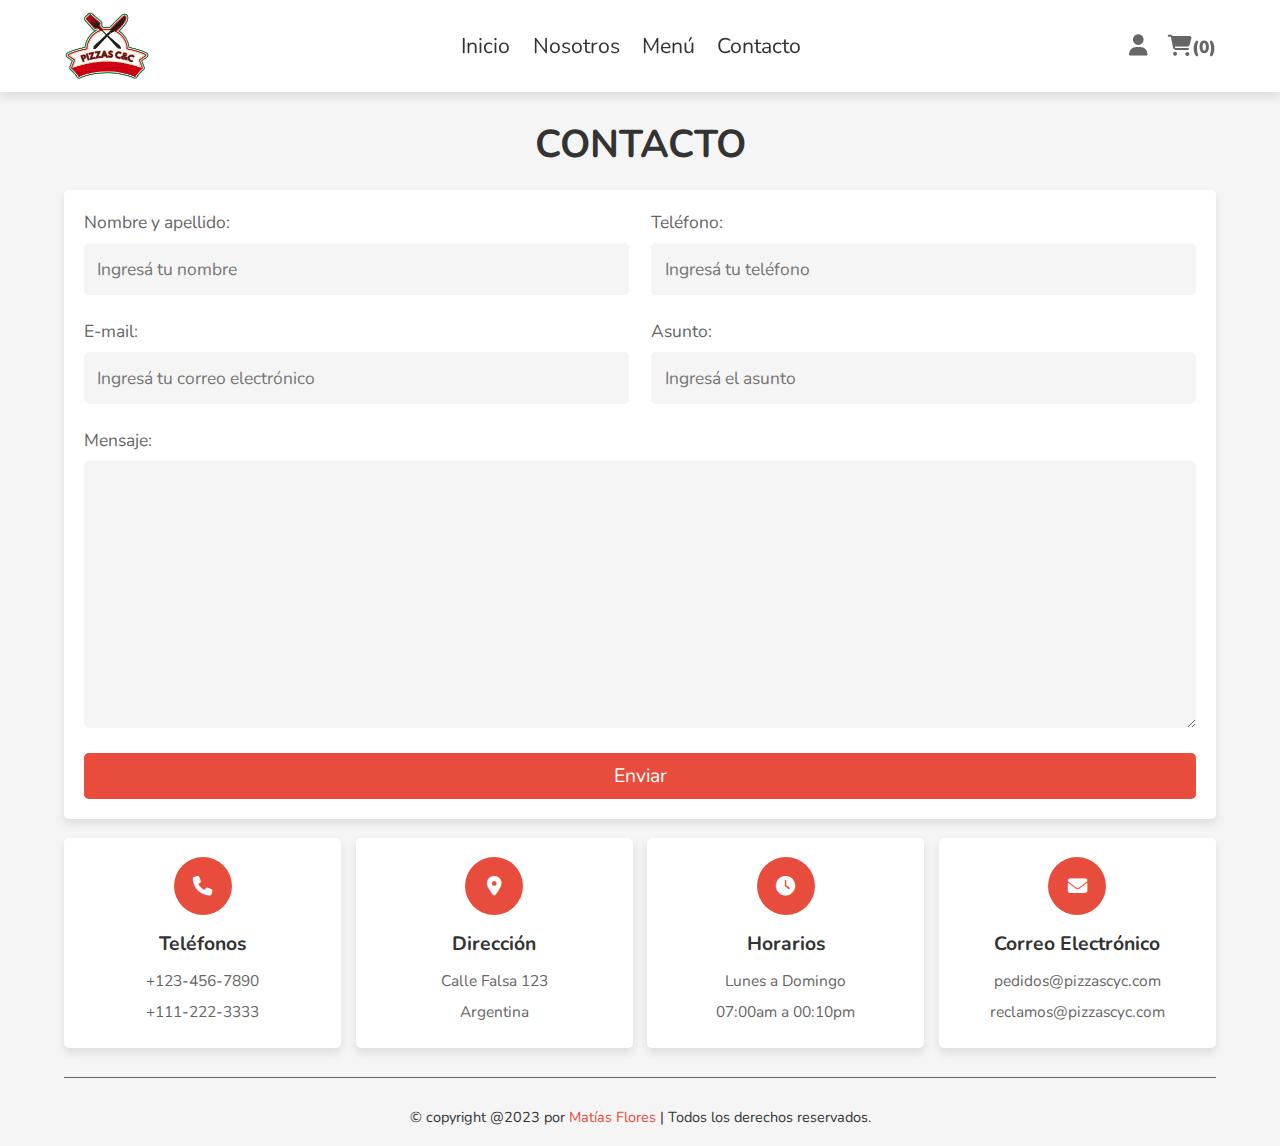
==== pages/contacto.html @ edeeea36 "Subida del proyecto" ====
<!DOCTYPE html>
<html lang="es">

<head>
   <meta charset="UTF-8">
   <meta http-equiv="X-UA-Compatible" content="IE=edge">
   <meta name="viewport" content="width=device-width, initial-scale=1.0">
   <title>Pizza C&C</title>

   <!-- Cdn Font Awesome   -->
   <link rel="stylesheet" href="https://cdnjs.cloudflare.com/ajax/libs/font-awesome/6.1.1/css/all.min.css">

   <!--  Estilos CSS propios   -->
   <link rel="stylesheet" href="../css/style.css">

</head>

<body>

   <!-- Sección encabezado  -->

   <header class="header">

      <section class="flex">

         <a href="../index.html" class="logo"> <img src="../images/logo.png" alt="Logo Pizza C&C."></a>

         <nav class="navbar">
            <a href="../index.html">Inicio</a>
            <a href="../pages/nosotros.html">Nosotros</a>
            <a href="../pages/menu.html">Menú</a>
            <a href="../pages/contacto.html">Contacto</a>
         </nav>

         <div class="icons">
            <div id="menu-btn" class="fas fa-bars"></div>
            <div id="user-btn" class="fas fa-user"></div>
            <div id="cart-btn" class="fas fa-shopping-cart"><span id="cart-count">(0)</span></div>
         </div>

      </section>

   </header>
   <!-- Fin sección encabezado -->

   <!-- Carrito -->
   <section class="shopping-cart" id="carrito">
      <div id="close-cart"><span>CERRAR</span></div>
      <h3 id="mensaje-vacio">¡El carrito está vacío!</h3>

      <table id="lista-carrito">
         <thead>
            <tr>
               <th>Imágen</th>
               <th>Nombre</th>
               <th>Precio</th>
               <th>Cantidad</th>
            </tr>
         </thead>
         <tbody></tbody>
      </table>
      <div class="principal">
         <p class="carrito-total">Total: $ <span id="total-pagar"></span> </p>
         <a id="vaciar-carrito" class="button btn">Vaciar carrito</a>
         <a href="" id="pedir-whatsapp" class="btn ">Pedir por Whatsapp</a>
      </div>
   </section>

   <!-- Fin Carrito -->


   <section class="contacto" id="contacto">

      <h1 class="heading anim-titulo">Contacto</h1>

      <form id="form-contacto">

         <div class="flex">
            <div class="inputBox">
               <label>Nombre y apellido:</label>
               <input type="text" name="name" class="box" required placeholder="Ingresá tu nombre" maxlength="20"
                  id="nombre-contacto" onkeyup="validarNombre()"> <span id="error-nombre"></span>
            </div>
            <div class="inputBox">
               <label>Teléfono:</label>
               <input type="number" name="number" class="box" required placeholder="Ingresá tu teléfono" min="0"
                  id="telefono-contacto" onkeyup="validarTelefono()"> <span id="error-tel"></span>
            </div>
            <div class="inputBox">
               <label>E-mail:</label>
               <input type="email" name="email" class="box" required placeholder="Ingresá tu correo electrónico" min="0"
                  id="email-contacto" onkeyup="validarEmail()"> <span id="error-email"></span>
            </div>
            <div class="inputBox">
               <label>Asunto:</label>
               <input type="text" name="asunto" class="box" required placeholder="Ingresá el asunto" maxlength="20"
                  id="asunto-contacto" onkeyup="validarAsunto()"> <span id="error-asunto"></span>
            </div>
            <div class="inputText">
               <label>Mensaje:</label>
               <textarea cols="100" rows="10" class="box" required id="mensaje-contacto"
                  onkeyup="validarMensaje()"></textarea> <span id="error-mensaje"></span>
            </div>
         </div>

         <input type="submit" value="Enviar" class="btn" name="enviar" id="enviar">
         <span id="error-envio"></span>

      </form>

   </section>



   <section class="footer">

      <div class="box-container">

         <div class="box">
            <i class="fas fa-phone"></i>
            <h3>Teléfonos</h3>
            <p>+123-456-7890</p>
            <p>+111-222-3333</p>
         </div>

         <div class="box">
            <i class="fas fa-map-marker-alt"></i>
            <h3>Dirección</h3>
            <p>Calle Falsa 123</p>
            <p>Argentina</p>
         </div>

         <div class="box">
            <i class="fas fa-clock"></i>
            <h3>Horarios</h3>
            <p>Lunes a Domingo</p>
            <p>07:00am a 00:10pm</p>
         </div>

         <div class="box">
            <i class="fas fa-envelope"></i>
            <h3>Correo Electrónico</h3>
            <p>pedidos@pizzascyc.com</p>
            <p>reclamos@pizzascyc.com</p>
         </div>


      </div>

      <div class="credit">
         &copy; copyright @2023 por <span>Matías Flores</span> | Todos los derechos reservados.
      </div>

   </section>

   <!-- fin footer -->

   <!-- links archivos javascript  -->
   <script src="../js/validar.js"></script>
   <script src="../js/carrito.js"></script>
   <script src="../js/script.js"></script>

</body>

</html>
---- css/style.css ----
@import url('https://fonts.googleapis.com/css2?family=Nunito:wght@200;300;400;500;600;800&display=swap');

:root {
   --red: #e74c3c;
   --black: #333;
   --white: #fff;
   --light-bg: #f5f5f5;
   --light-color: #666;
   --border: .1rem solid var(--light-color);
   --box-shadow: 0 .5rem 1rem rgba(0, 0, 0, .1);
}

* {
   font-family: 'Nunito', sans-serif;
   margin: 0;
   padding: 0;
   box-sizing: border-box;
   outline: none;
   border: none;
   text-decoration: none;
   transition: 0.2s linear;
}

::-webkit-scrollbar {
   width: 1rem;
   height: .5rem;
}

::-webkit-scrollbar-track {
   background-color: transparent;
}

::-webkit-scrollbar-thumb {
   background-color: var(--red);
}

html {
   font-size: 60.5%;
   overflow-x: hidden;
   scroll-behavior: smooth;
   scroll-padding-top: 7.5rem;
}

body {
   background: var(--light-bg);
   overflow-x: hidden;
}

section {
   padding: 1rem 2.5rem;
   margin: 0 auto;
   max-width: 1200px;
}

.heading {
   text-align: center;
   margin-top: 5rem;
   margin-bottom: 2rem;
   font-size: 4rem;
   color: var(--black);
   text-transform: uppercase;
}

.anim-titulo {
   -webkit-animation: anim-titulo 5s cubic-bezier(0.215, 0.610, 0.355, 1.000) both;
   animation: anim-titulo 5s cubic-bezier(0.215, 0.610, 0.355, 1.000) both;
}

/* ----------------------------------------------
 * Generated by Animista on 2023-5-23 11:22:22
 * Licensed under FreeBSD License.
 * See http://animista.net/license for more info. 
 * w: http://animista.net, t: @cssanimista
 * ---------------------------------------------- */

/**
 * ----------------------------------------
 * animation anim-titulo
 * ----------------------------------------
 */
@-webkit-keyframes anim-titulo {
   0% {
      letter-spacing: 1em;
      -webkit-transform: translateZ(400px);
      transform: translateZ(400px);
      opacity: 0;
   }

   40% {
      opacity: 0.6;
   }

   100% {
      -webkit-transform: translateZ(0);
      transform: translateZ(0);
      opacity: 1;
   }
}

@keyframes anim-titulo {
   0% {
      letter-spacing: 1em;
      -webkit-transform: translateZ(400px);
      transform: translateZ(400px);
      opacity: 0;
   }

   40% {
      opacity: 0.6;
   }

   100% {
      -webkit-transform: translateZ(0);
      transform: translateZ(0);
      opacity: 1;
   }
}



.btn {
   display: block;
   width: 100%;
   margin-top: 1rem;
   border-radius: .5rem;
   padding: 1rem 3rem;
   font-size: 2rem;
   color: var(--white);
   background-color: var(--red);
   cursor: pointer;
   text-transform: capitalize;
   text-align: center;
}

.btn:hover {
   background-color: var(--black);
}

.header {
   position: fixed;
   top: 0;
   left: 0;
   right: 0;
   background-color: var(--white);
   box-shadow: var(--box-shadow);
   z-index: 1000;
}

.header .flex {
   display: flex;
   align-items: center;
   justify-content: space-between;
   position: relative;
}


.header .flex .logo img {
   height: 70px;

}

.header .flex .navbar a {
   margin: 0 1rem;
   font-size: 2.2rem;
   color: var(--black);
}

.header .flex .navbar a:hover {
   text-decoration: underline;
   color: var(--red);
}

.header .flex .icons div {
   font-size: 2.2rem;
   color: var(--light-color);
   cursor: pointer;
   margin-left: 1.7rem;
}

.header .flex .icons div:hover {
   color: var(--red);
}

.header .flex .icons div span {
   font-size: 1.8rem;
}

#menu-btn {
   display: none;
}

.shopping-cart {
   padding: 10px;
   position: fixed;
   top: 0;
   right: -110%;
   width: 45rem;
   z-index: 1100;
   background-color: white;
   border-left: var(--border);
   height: 100vh;
   overflow-y: scroll;
}

.shopping-cart.active {
   right: 0;
}

.shopping-cart #close-cart {
   margin: 20px 0px;
   text-align: right;
   margin-bottom: 2.7rem;
}

.shopping-cart #close-cart span {
   cursor: pointer;
   font-size: 1.8rem;
   color: var(--red);
   font-weight: bold;
}

.shopping-cart #close-cart span:hover {
   color: var(--black);
}

.shopping-cart h3{
   text-align: center;
   font-size: 3em;
   margin-top: 30px;
}

#lista-carrito {
   width: 100%;
}

#lista-carrito thead  tr th{
   font-size: 2em;
}

#lista-carrito tbody td{
   font-size: 2em;
   text-align: center;
}

.carrito-total{
   margin-top: 40px;
   font-size: 2em;
   font-weight: bold;
}

.principal{
   padding: 0 18px 0 18px;
}

.borrar-curso{
   font-size: 1em;
   color: var(--red);
   font-weight: bold;
   cursor: pointer;
}

.borrar-curso:hover{
   color: var(--light-color);
}

.menu-home{
   .heading-home{
      margin-top: -30px;
      margin-bottom: 35px;
   }
}

@keyframes fadeLeft {
   0% {
      transform: translateX(5rem);
   }
}

@keyframes fadeRight {
   0% {
      transform: translateX(-5rem);
   }
}

.home-bg {
   background: url(../images/pizza-bg.jpg) no-repeat;
   background-size: cover;
   background-position: center;
}

.home-bg .home .slide-container {
   margin-top: 12rem;
}

.home-bg .home .slide-container .slide {
   display: none;
   align-items: center;
   gap: 1.5rem;
   flex-wrap: wrap;
}

.home-bg .home .slide-container .slide.active {
   display: flex;
}

.home-bg .home .slide-container .slide .image {
   flex: 1 1 40rem;
   animation: fadeRight .4s linear;
}

/* animacion de rotacion */
@-webkit-keyframes girar {
   0% {
      -webkit-transform: rotate(0);
      transform: rotate(0);
   }

   100% {
      -webkit-transform: rotate(360deg);
      transform: rotate(360deg);
   }
}

@keyframes girar {
   0% {
      -webkit-transform: rotate(0);
      transform: rotate(0);
   }

   100% {
      -webkit-transform: rotate(360deg);
      transform: rotate(360deg);
   }
}

.girar {
   -webkit-animation: girar 20s linear infinite both;
   animation: girar 20s linear infinite both;
}


.home-bg .home .slide-container .slide .image img {
   width: 100%;
}

.home-bg .home .slide-container .slide .content {
   flex: 1 1 40rem;
   text-align: center;
   animation: fadeLeft .4s linear;
}

.home-bg .home .slide-container .slide .content h3 {
   color: var(--white);
   margin-bottom: 3rem;
   text-transform: capitalize;
   font-size: 7.5rem;
   text-shadow: var(--box-shadow);
   line-height: 1;
}

.home-bg .home .slide-container .slide .content .fa-angle-left,
.home-bg .home .slide-container .slide .content .fa-angle-right {
   height: 5rem;
   width: 5rem;
   line-height: 4.8rem;
   font-size: 2rem;
   color: var(--black);
   background-color: var(--white);
   margin: 0 .5rem;
   box-shadow: var(--box-shadow);
   cursor: pointer;
   border-radius: .5rem;
}

.home-bg .home .slide-container .slide .content .fa-angle-left:hover,
.home-bg .home .slide-container .slide .content .fa-angle-right:hover {
   background-color: var(--red);
   color: var(--white);
}

.about {
   margin-top: 60px;
}

.about .box-flex {
   display: flex;
   flex-direction: column;
   border: solid 1px var(--light-color);
   width: 100%;
   margin-bottom: 30px;
   background-color: var(--white);
   border-radius: .5rem;
   padding: 2rem;
   text-align: center;
   box-shadow: var(--box-shadow)
}

.about .box-flex h3 {
   font-size: 2.5rem;
   color: var(--black);
}

.about .box-flex p {
   padding: 1rem 0;
   line-height: 2;
   font-size: 1.6rem;
   color: var(--light-color);
}


.about .box-container {
   padding: 30px 0px;
   display: grid;
   grid-template-columns: repeat(auto-fit, 35rem);
   gap: 1.5rem;
   align-items: flex-start;
   justify-content: center;
}

.about .box-container .box {
   background-color: var(--white);
   border-radius: .5rem;
   padding: 2rem;
   text-align: center;
   box-shadow: var(--box-shadow);
}

.about .box-container .box img {
   width: 100%;
   margin-bottom: 2rem;
}

.about .box-container .box h3 {
   font-size: 2.5rem;
   color: var(--black);
}

.about .box-container .box p {
   padding: 1rem 0;
   line-height: 2;
   font-size: 1.6rem;
   color: var(--light-color);
}

.menu {
   margin-top: 60px;
}

.menu .box-container {
   display: grid;
   grid-template-columns: repeat(auto-fit, 35rem);
   gap: 1.5rem;
   align-items: flex-start;
   justify-content: center;
}

.menu .box-container .box {
   background-color: var(--white);
   border-radius: .5rem;
   padding: 2rem;
   text-align: center;
   box-shadow: var(--box-shadow);
   position: relative;
}

.box .description {
   font-size: 14px;
}

.menu .box-container .box img {
   width: 100%;
   margin-bottom: 1rem;
}

.menu .box-container .box .precio {
   background-color: var(--black);
   border-radius: .5rem;
   padding: .5rem 1rem;
   font-size: 1.7rem;
   color: var(--white);
   position: absolute;
   top: 1rem;
   left: 1rem;
}

.menu .box-container .box .precio span {
   font-size: 2.5rem;
}

.menu .box-container .box .nombre {
   font-size: 2rem;
   color: var(--black);
   margin: .5rem 0;
}

.menu .box-container .box form {
   display: flex;
   gap: 1rem;
}

.menu .box-container .box form .cant {
   width: 8rem;
   border: var(--border);
   padding: 1rem;
   margin-top: 1rem;
   border-radius: .5rem;
   font-size: 1.8rem;
   color: var(--black);
}

.contacto {
   margin-top: 60px;
}

.contacto form {
   background-color: var(--white);
   box-shadow: var(--box-shadow);
   padding: 2rem;
   border-radius: .5rem;
}

.contacto form .flex {
   display: flex;
   flex-wrap: wrap;
   gap: 1.5rem;
   justify-content: space-between;
}

.contacto form .flex .inputBox {
   width: 49%;
}

.contacto form .flex .inputText {
   width: 100%;
}


.contacto form .flex .inputBox label {
   font-size: 1.8rem;
   color: var(--light-color);
}

.contacto form .flex .inputBox .box {
   width: 100%;
   background-color: var(--light-bg);
   padding: 1.4rem;
   font-size: 1.8rem;
   color: var(--black);
   border-radius: .5rem;
   margin: 1rem 0;
}

.contacto form .flex .inputText label {
   font-size: 1.8rem;
   color: var(--light-color);
}

.contacto form .flex .inputText .box {
   width: 100%;
   background-color: var(--light-bg);
   padding: 1.4rem;
   font-size: 1.8rem;
   color: var(--black);
   border-radius: .5rem;
   margin: 1rem 0;
}

.contacto form .flex .inputBox span {
   font-size: 14px;
   color: green;
   font-weight: bold;
}

.contacto form .flex .inputText span {
   font-size: 14px;
   color: green;
   font-weight: bold;
}

.contacto form span {
   font-size: 18px;
   color: green;
   font-weight: bold;
}

.faq h1{
   margin-top: 0px;

}

.faq .accordion-container {
   max-width: 70rem;
   margin: 0 auto;
}

.faq .accordion-container .accordion {
   margin: 1.5rem 0;
   box-shadow: var(--box-shadow);
}

.faq .accordion-container .accordion .accordion-heading {
   padding: 1.5rem;
   background: var(--black);
   color: var(--white);
   cursor: pointer;
   font-size: 2rem;
   display: flex;
   align-items: center;
   justify-content: space-between;
   gap: 1.5rem;
}

.faq .accordion-container .accordion .accrodion-content {
   padding: 2rem;
   background-color: var(--white);
   line-height: 2;
   color: var(--light-color);
   font-size: 1.6rem;
   display: none;
}

.faq .accordion-container .accordion.active .accrodion-content {
   display: inline-block;
}

.faq .accordion-container .accordion.active .accordion-heading {
   background: var(--red);
}

.faq .accordion-container .accordion.active .accordion-heading i {
   transform: rotate(180deg);
}


.location {
   width: auto;
   height: 300px;
   overflow: hidden;
}

.location iframe {
   width: 100%;
   height: 100%;
}

.footer .box-container {
   display: grid;
   grid-template-columns: repeat(auto-fit, minmax(21rem, 1fr));
   gap: 1.5rem;
   align-items: flex-start;
   justify-content: center;
}

.footer .box-container .box {
   padding: 2rem;
   text-align: center;
   background-color: var(--white);
   box-shadow: var(--box-shadow);
   border-radius: .5rem;
}

.footer .box-container .box i {
   height: 6rem;
   width: 6rem;
   line-height: 6rem;
   font-size: 2rem;
   color: var(--white);
   background-color: var(--red);
   border-radius: 50%;
   margin-bottom: .5rem;
}

.footer .box-container .box h3 {
   margin: 1rem 0;
   color: var(--black);
   text-transform: capitalize;
   font-size: 2rem;
}

.footer .box-container .box p {
   line-height: 2;
   font-size: 1.6rem;
   color: var(--light-color);
}

.footer .box-container .box #clima img {
   width: 65%;
}

.footer .credit {
   text-align: center;
   margin-top: 3rem;
   padding: 1rem 0;
   padding-top: 3rem;
   border-top: var(--border);
   font-size: 1.5rem;
   color: var(--black);
   /* padding-bottom: 8rem; */
}

.footer .credit span {
   color: var(--red);
}


#cajaComentarios {
   display: flow-root;
}

#cajaComentarios h2 {
   font-size: 25px;
   font-weight: bold;
   margin-bottom: 15px;
   text-align: center;
}

#cajaComentarios p:nth-child(2) {
   font-size: 1.5rem;
   margin-bottom: 10px;
}

#cajaComentarios p:nth-child(3) {
   font-style: italic;
   font-size: 2rem;

}

.comentarioDerecha {
   float: right;
   width: 50%;
   margin: 10px;
   padding: 20px 10px;
   box-sizing: border-box;
   border: 1px solid #333;
   border-radius: 30px 30px 00px 30px;
   box-shadow: 3px 2px 5px #333;
   word-wrap: normal;
}

.comentarioDerecha:hover {
   background-color: #f9dbdbcd;
}


.comentarioIzquierda {
   float: left;
   width: 50%;
   margin: 10px;
   padding: 20px 10px;
   box-sizing: border-box;
   border: 1px solid #333;
   border-radius: 30px 30px 30px 0px;
   box-shadow: 3px 2px 5px #333;
   word-wrap: normal;
}

.comentarioIzquierda:hover {
   background-color: #f9dbdbcd;
}

/* media queries  */

@media (max-width:991px) {

   html {
      font-size: 55%;
   }

}

@media (max-width:768px) {

   #menu-btn {
      display: inline-block;
   }

   .header .flex .navbar {
      position: absolute;
      top: 99%;
      left: 0;
      right: 0;
      background-color: var(--white);
      border-top: var(--border);
      border-bottom: var(--border);
      clip-path: polygon(0 0, 100% 0, 100% 0, 0 0);
   }

   .header .flex .navbar.active {
      clip-path: polygon(0 0, 100% 0, 100% 100%, 0 100%);
   }

   .header .flex .navbar a {
      display: block;
      margin: 2rem;
   }

   .home-bg .home .slide-container .slide .content h3 {
      font-size: 4rem;
   }

   .contacto form .flex .inputBox {   
      width: 100%;
   }

}

@media (max-width:450px) {

   html {
      font-size: 50%;
   }

   .shopping-cart {
      width: 100%;
      border-left: 0;
   }

   .about .box-container {
      grid-template-columns: 1fr;
   }

   .menu .box-container {
      grid-template-columns: 1fr;
   }

}
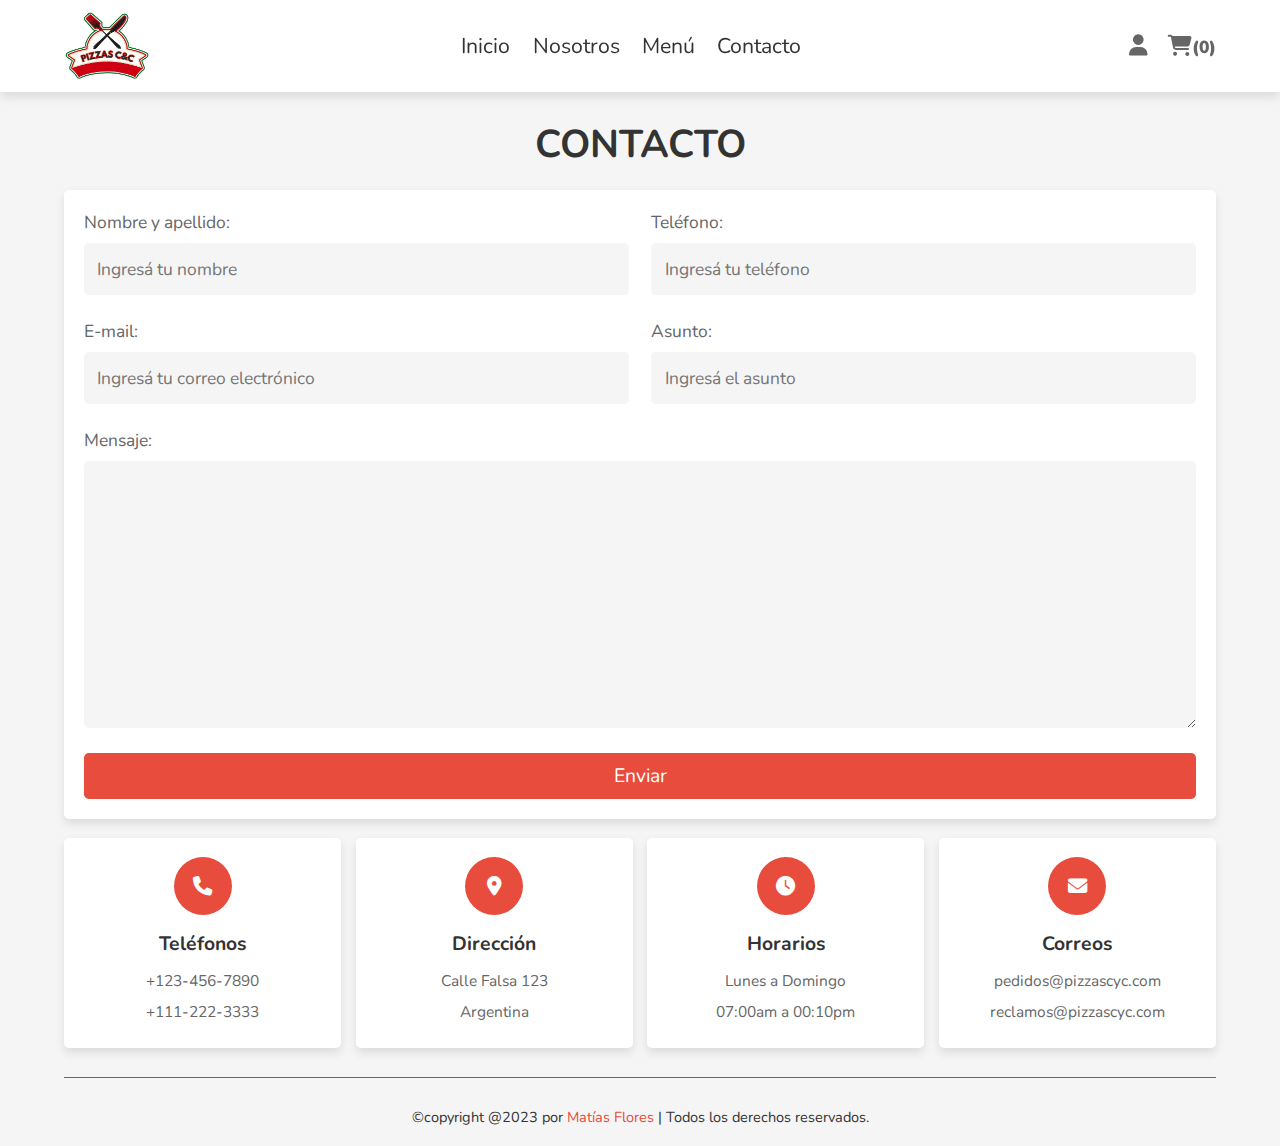
==== commit fe0351f3: "actualizacion" ====
--- a/pages/contacto.html
+++ b/pages/contacto.html
@@ -5,6 +5,8 @@
    <meta charset="UTF-8">
    <meta http-equiv="X-UA-Compatible" content="IE=edge">
    <meta name="viewport" content="width=device-width, initial-scale=1.0">
+   <link rel="shortcut icon" href="../images/logo.png" type="image/x-icon">
+
    <title>Pizza C&C</title>
 
    <!-- Cdn Font Awesome   -->
@@ -139,7 +141,7 @@
 
          <div class="box">
             <i class="fas fa-envelope"></i>
-            <h3>Correo Electrónico</h3>
+            <h3>Correos</h3>
             <p>pedidos@pizzascyc.com</p>
             <p>reclamos@pizzascyc.com</p>
          </div>
@@ -148,7 +150,7 @@
       </div>
 
       <div class="credit">
-         &copy; copyright @2023 por <span>Matías Flores</span> | Todos los derechos reservados.
+         &copy;copyright @2023 por <span>Matías Flores</span> | Todos los derechos reservados.
       </div>
 
    </section>
